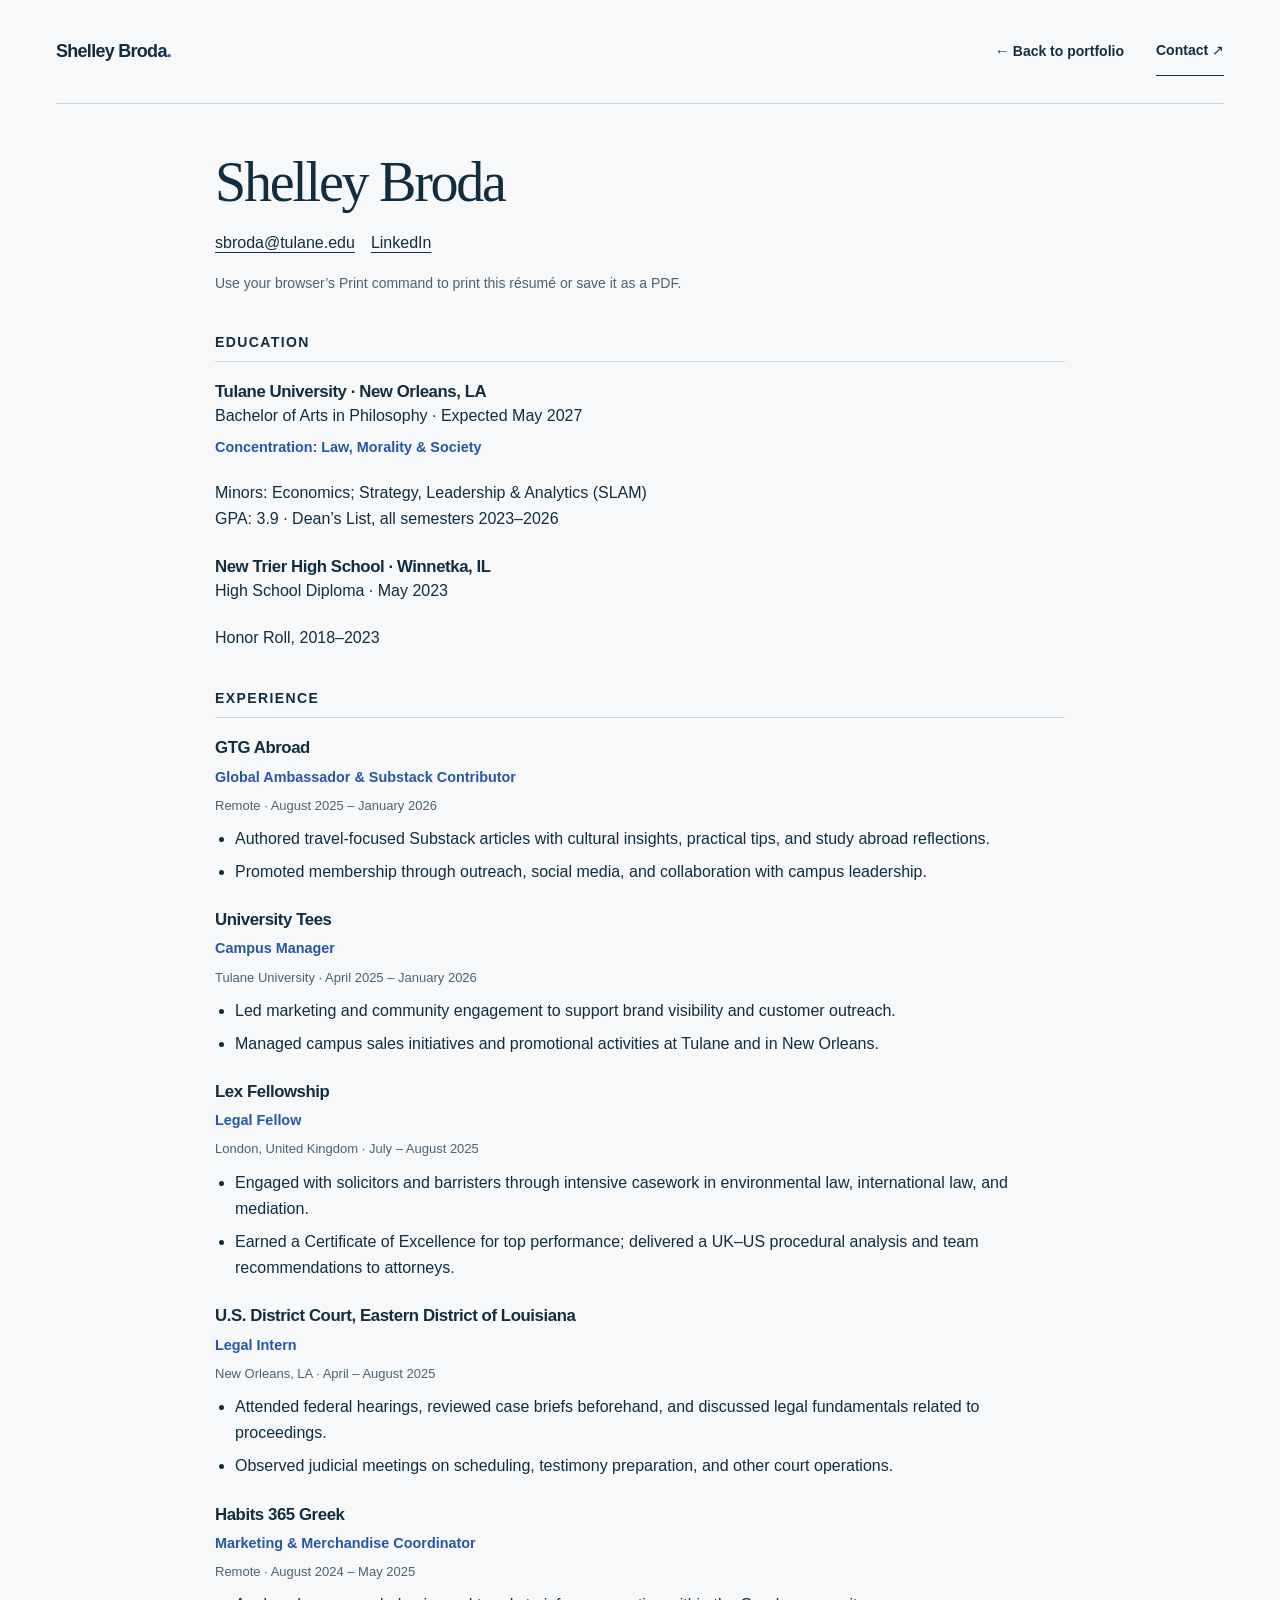
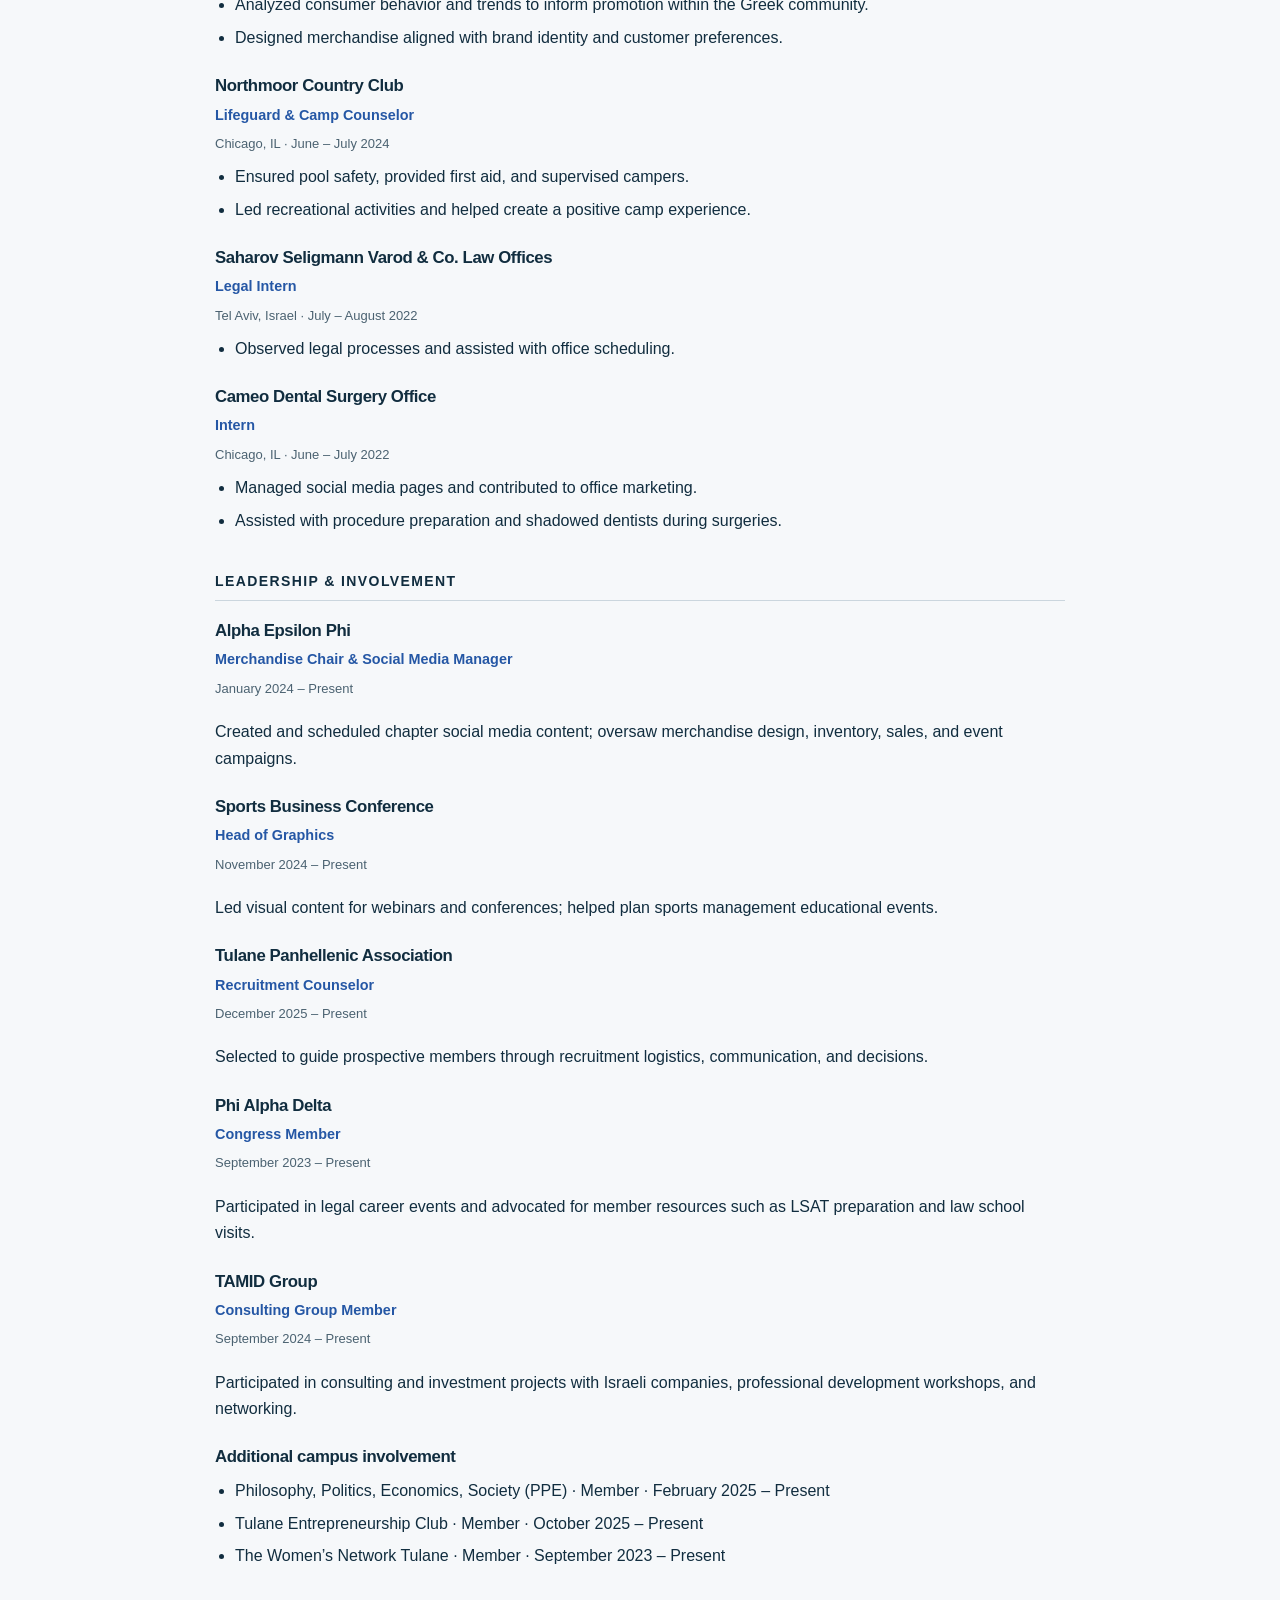
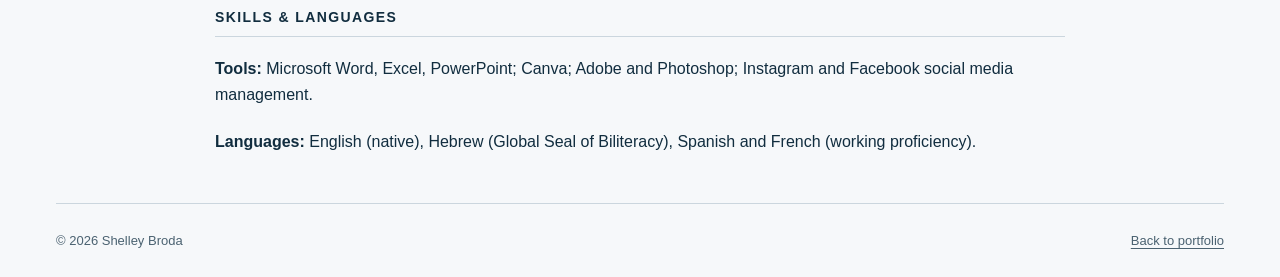
==== resume.html @ 045e20fd "Build responsive portfolio and full resume from verified experience" ====
<!doctype html>
<html lang="en">
<head>
  <meta charset="utf-8">
  <meta name="viewport" content="width=device-width, initial-scale=1">
  <meta name="description" content="Shelley Broda’s résumé: Tulane University education, legal and marketing experience, leadership, skills, and languages.">
  <meta name="theme-color" content="#112d3f">
  <title>Résumé | Shelley Broda</title>
  <link rel="icon" type="image/svg+xml" href="data:image/svg+xml,%3Csvg xmlns='http://www.w3.org/2000/svg' viewBox='0 0 64 64'%3E%3Crect width='64' height='64' rx='12' fill='%23112d3f'/%3E%3Ctext x='32' y='43' text-anchor='middle' font-family='Georgia,serif' font-size='34' fill='%23fff'%3ESB%3C/text%3E%3C/svg%3E">
  <link rel="stylesheet" href="styles.css">
</head>
<body>
<a class="skip-link" href="#main">Skip to résumé</a>
<header class="site-header wrap"><a class="wordmark" href="index.html">Shelley Broda<span aria-hidden="true">.</span></a><nav aria-label="Résumé navigation"><a href="index.html">← Back to portfolio</a><a href="mailto:sbroda@tulane.edu">Contact ↗</a></nav></header>
<main class="resume wrap" id="main">
  <h1>Shelley Broda</h1>
  <div class="resume-contact"><a href="mailto:sbroda@tulane.edu">sbroda@tulane.edu</a><a href="https://www.linkedin.com/in/shelley-broda-ba2a9621a/">LinkedIn</a></div>
  <p class="resume-intro">Use your browser’s Print command to print this résumé or save it as a PDF.</p>
  <section aria-labelledby="education"><h2 id="education">Education</h2><div class="resume-item"><h3>Tulane University · New Orleans, LA</h3><p>Bachelor of Arts in Philosophy · Expected May 2027</p><p class="role">Concentration: Law, Morality &amp; Society</p><p>Minors: Economics; Strategy, Leadership &amp; Analytics (SLAM)<br>GPA: 3.9 · Dean’s List, all semesters 2023–2026</p></div><div class="resume-item"><h3>New Trier High School · Winnetka, IL</h3><p>High School Diploma · May 2023</p><p>Honor Roll, 2018–2023</p></div></section>
  <section aria-labelledby="experience"><h2 id="experience">Experience</h2>
    <article class="resume-item"><h3>GTG Abroad</h3><p class="role">Global Ambassador &amp; Substack Contributor</p><p class="date">Remote · August 2025 – January 2026</p><ul><li>Authored travel-focused Substack articles with cultural insights, practical tips, and study abroad reflections.</li><li>Promoted membership through outreach, social media, and collaboration with campus leadership.</li></ul></article>
    <article class="resume-item"><h3>University Tees</h3><p class="role">Campus Manager</p><p class="date">Tulane University · April 2025 – January 2026</p><ul><li>Led marketing and community engagement to support brand visibility and customer outreach.</li><li>Managed campus sales initiatives and promotional activities at Tulane and in New Orleans.</li></ul></article>
    <article class="resume-item"><h3>Lex Fellowship</h3><p class="role">Legal Fellow</p><p class="date">London, United Kingdom · July – August 2025</p><ul><li>Engaged with solicitors and barristers through intensive casework in environmental law, international law, and mediation.</li><li>Earned a Certificate of Excellence for top performance; delivered a UK–US procedural analysis and team recommendations to attorneys.</li></ul></article>
    <article class="resume-item"><h3>U.S. District Court, Eastern District of Louisiana</h3><p class="role">Legal Intern</p><p class="date">New Orleans, LA · April – August 2025</p><ul><li>Attended federal hearings, reviewed case briefs beforehand, and discussed legal fundamentals related to proceedings.</li><li>Observed judicial meetings on scheduling, testimony preparation, and other court operations.</li></ul></article>
    <article class="resume-item"><h3>Habits 365 Greek</h3><p class="role">Marketing &amp; Merchandise Coordinator</p><p class="date">Remote · August 2024 – May 2025</p><ul><li>Analyzed consumer behavior and trends to inform promotion within the Greek community.</li><li>Designed merchandise aligned with brand identity and customer preferences.</li></ul></article>
    <article class="resume-item"><h3>Northmoor Country Club</h3><p class="role">Lifeguard &amp; Camp Counselor</p><p class="date">Chicago, IL · June – July 2024</p><ul><li>Ensured pool safety, provided first aid, and supervised campers.</li><li>Led recreational activities and helped create a positive camp experience.</li></ul></article>
    <article class="resume-item"><h3>Saharov Seligmann Varod &amp; Co. Law Offices</h3><p class="role">Legal Intern</p><p class="date">Tel Aviv, Israel · July – August 2022</p><ul><li>Observed legal processes and assisted with office scheduling.</li></ul></article>
    <article class="resume-item"><h3>Cameo Dental Surgery Office</h3><p class="role">Intern</p><p class="date">Chicago, IL · June – July 2022</p><ul><li>Managed social media pages and contributed to office marketing.</li><li>Assisted with procedure preparation and shadowed dentists during surgeries.</li></ul></article>
  </section>
  <section aria-labelledby="leadership"><h2 id="leadership">Leadership &amp; involvement</h2>
    <article class="resume-item"><h3>Alpha Epsilon Phi</h3><p class="role">Merchandise Chair &amp; Social Media Manager</p><p class="date">January 2024 – Present</p><p>Created and scheduled chapter social media content; oversaw merchandise design, inventory, sales, and event campaigns.</p></article>
    <article class="resume-item"><h3>Sports Business Conference</h3><p class="role">Head of Graphics</p><p class="date">November 2024 – Present</p><p>Led visual content for webinars and conferences; helped plan sports management educational events.</p></article>
    <article class="resume-item"><h3>Tulane Panhellenic Association</h3><p class="role">Recruitment Counselor</p><p class="date">December 2025 – Present</p><p>Selected to guide prospective members through recruitment logistics, communication, and decisions.</p></article>
    <article class="resume-item"><h3>Phi Alpha Delta</h3><p class="role">Congress Member</p><p class="date">September 2023 – Present</p><p>Participated in legal career events and advocated for member resources such as LSAT preparation and law school visits.</p></article>
    <article class="resume-item"><h3>TAMID Group</h3><p class="role">Consulting Group Member</p><p class="date">September 2024 – Present</p><p>Participated in consulting and investment projects with Israeli companies, professional development workshops, and networking.</p></article>
    <article class="resume-item"><h3>Additional campus involvement</h3><ul><li>Philosophy, Politics, Economics, Society (PPE) · Member · February 2025 – Present</li><li>Tulane Entrepreneurship Club · Member · October 2025 – Present</li><li>The Women’s Network Tulane · Member · September 2023 – Present</li></ul></article>
  </section>
  <section aria-labelledby="skills"><h2 id="skills">Skills &amp; languages</h2><p><strong>Tools:</strong> Microsoft Word, Excel, PowerPoint; Canva; Adobe and Photoshop; Instagram and Facebook social media management.</p><p><strong>Languages:</strong> English (native), Hebrew (Global Seal of Biliteracy), Spanish and French (working proficiency).</p></section>
</main>
<footer class="wrap site-footer"><p>© 2026 Shelley Broda</p><a href="index.html">Back to portfolio</a></footer>
</body>
</html>
---- styles.css ----
/* A static, accessible portfolio. No framework or JavaScript is required. */
:root{color-scheme:light;--paper:#f6f8fa;--ink:#112d3f;--muted:#4b6271;--accent:#2557a5;--line:#cbd6de;--blue:#dce9f3;--serif:Georgia,'Times New Roman',serif;--sans:Inter,-apple-system,BlinkMacSystemFont,'Segoe UI',sans-serif}
*{box-sizing:border-box}
html{scroll-behavior:smooth;scroll-padding-top:2rem}
body{margin:0;background:var(--paper);color:var(--ink);font-family:var(--sans);font-size:1rem;line-height:1.65;-webkit-font-smoothing:antialiased}
::selection{background:#c5dbf3;color:var(--ink)}
a{color:inherit;text-underline-offset:.25em}
a:hover{color:var(--accent)}
a:focus-visible,button:focus-visible{outline:3px solid var(--accent);outline-offset:6px;border-radius:2px}
p,h1,h2,h3,figure{margin:0}
p+p{margin-top:1.25rem}
img{display:block;max-width:100%;height:auto}
.wrap{width:min(100% - 7rem,1240px);margin-inline:auto}
.skip-link{position:fixed;z-index:10;top:1rem;left:1rem;transform:translateY(-200%);padding:.7rem 1rem;background:var(--ink);color:white}
.skip-link:focus{transform:none;color:white}
.site-header{display:flex;justify-content:space-between;align-items:center;gap:2rem;min-height:104px;border-bottom:1px solid var(--line)}
.wordmark{font-size:1.125rem;letter-spacing:-.04em;font-weight:650;text-decoration:none}
.wordmark span{color:var(--accent)}
nav{display:flex;align-items:center;gap:2rem;flex-wrap:wrap}
nav a{font-size:.875rem;font-weight:550;text-decoration:none;padding:.75rem 0}
nav a:last-child{border-bottom:1px solid currentColor}
.hero{display:grid;grid-template-columns:1.1fr .9fr;gap:7%;align-items:center;padding-block:5rem 5.5rem}
.eyebrow{font-size:.75rem;font-weight:650;letter-spacing:.12em;text-transform:uppercase;line-height:1.5}
.hero h1{font-family:var(--serif);font-size:clamp(5rem,9.5vw,9rem);font-weight:400;letter-spacing:-.065em;line-height:.97;margin:1.7rem 0 2rem}
em{font-weight:400}
.hero h1 em{color:var(--accent)}
.hero-intro{font-size:clamp(1.35rem,2.1vw,1.85rem);line-height:1.4;letter-spacing:-.035em}
.hero-description{color:var(--muted);max-width:32rem;margin-top:1.1rem}
.hero-actions{display:flex;gap:1.8rem;align-items:center;flex-wrap:wrap;margin-top:2rem}
.button{display:inline-flex;gap:2rem;justify-content:space-between;align-items:center;background:var(--ink);color:#fff;text-decoration:none;padding:.85rem 1.25rem;min-height:48px;font-size:.9375rem;border:1px solid var(--ink)}
.button:hover{color:white;background:var(--accent);border-color:var(--accent)}
.text-link{font-size:.9375rem;font-weight:550;padding:.6rem 0}
.perspective{background:var(--blue);padding:2.5rem;align-self:stretch;display:flex;flex-direction:column;justify-content:space-between;min-height:30rem}
.perspective ol{list-style:none;padding:0;margin:3rem 0;font-family:var(--serif);font-size:clamp(1.5rem,2.5vw,2.2rem);letter-spacing:-.025em}
.perspective li{border-top:1px solid #afc3d3;padding:.8rem 0;display:flex;align-items:baseline;gap:1.1rem}
.perspective li:last-child{border-bottom:1px solid #afc3d3}
.perspective li span{font-family:var(--sans);font-size:.75rem;letter-spacing:0;color:var(--muted)}
.perspective p{font-size:.875rem;color:var(--muted)}
.section{padding-block:5.5rem;border-top:1px solid var(--line)}
.about{display:grid;grid-template-columns:1fr 1.45fr;gap:8%}
.section-heading h2,h2{font-family:var(--serif);font-size:clamp(2.5rem,4vw,3.9rem);font-weight:400;letter-spacing:-.045em;line-height:1.12;margin-top:1.25rem}
h2 em{color:var(--accent)}
.about-copy{color:var(--muted)}
.large-copy{font-size:1.35rem;line-height:1.55;letter-spacing:-.025em;color:var(--ink)}
.academic-facts{display:flex;gap:2.25rem;flex-wrap:wrap;border-top:1px solid var(--line);margin:2.5rem 0 0;padding-top:1.5rem}
dt{font-size:.8125rem;color:var(--muted)}
dd{margin:.5rem 0 0;font-size:1rem;font-weight:600;color:var(--ink)}
.site-footer{padding-block:1.6rem;border-top:1px solid var(--line);display:flex;justify-content:space-between;gap:1rem;flex-wrap:wrap;font-size:.8125rem;color:var(--muted)}
.site-footer p+p{margin:0}
.section-top{display:flex;justify-content:space-between;align-items:flex-end;gap:2rem;margin-bottom:3rem}
.section-note{color:var(--muted);font-size:.9375rem}
.experience-row{display:grid;grid-template-columns:1fr 2fr;gap:7%;padding-block:2.2rem;border-top:1px solid var(--line)}
.experience-meta>p+p{font-size:.875rem;color:var(--muted);margin-top:1rem;line-height:1.75}
h3{font-size:1.5rem;line-height:1.3;letter-spacing:-.025em;font-weight:600}
.role{font-size:.9375rem;font-weight:550;margin-top:.4rem;color:var(--accent)}
.experience-row .role+p{color:var(--muted);max-width:45rem;margin-top:1rem}
.recognition{display:inline-block;font-size:.8125rem;font-weight:600;border-left:2px solid var(--accent);padding-left:.75rem;margin-top:1.3rem}
.experience-bottom{display:flex;gap:2rem;align-items:center;justify-content:space-between;border-top:1px solid var(--line);padding-top:1.5rem}
.experience-bottom p{color:var(--muted);font-size:.9375rem;max-width:42rem}
.experience-bottom a{flex-shrink:0}
.leadership-band{background:var(--ink);color:#f6f8fa}
.leadership-band .section{border:0}
.leadership-band h2 em{color:#a9cbee}
.leadership-band .section-note,.leadership-band .eyebrow{color:#cad9e5}
.leadership-grid{display:grid;grid-template-columns:repeat(3,1fr);gap:2.3rem}
.leadership-grid article{display:flex;flex-direction:column;align-items:flex-start;border-top:1px solid #5d7484;padding-top:1.3rem}
.card-index{color:#a9cbee;font-family:var(--serif);font-size:1.5rem;margin-bottom:2rem}
.leadership-grid h3{font-size:1.3rem;max-width:15rem}
.leadership-grid .role{color:#bbd5ef;min-height:3.4rem;margin-top:.8rem}
.leadership-grid .role+p{color:#e0e8ee;font-size:.9375rem;margin-top:1rem}
.leadership-grid .date{font-size:.8125rem;color:#bbcad5;margin-top:auto;padding-top:1.5rem}
.community-note{border-top:1px solid #5d7484;margin-top:3rem;padding-top:1.5rem;color:#cad9e5;font-size:.875rem;max-width:100%}
.community-note strong{font-weight:500;color:#fff}
.capabilities{display:grid;grid-template-columns:1fr 1fr;gap:8%;border-top:0}
.skill-groups{display:grid;gap:1.8rem}
.skill-groups h3{font-size:1rem;letter-spacing:0}
.skill-groups p{color:var(--muted);margin-top:.6rem}
.contact-band{background:var(--blue)}
.contact-inner{display:grid;grid-template-columns:1fr 1fr;align-items:center;gap:8%;padding-block:4rem}
.contact-inner h2{font-size:clamp(2.8rem,4.4vw,4.1rem)}
.contact-inner h2+p{color:var(--muted);max-width:27rem;margin-top:1.5rem}
.contact-links{display:flex;align-items:flex-start;flex-direction:column;gap:1rem;min-width:0}
.contact-links a{padding-block:.5rem}
.email-link{display:flex;justify-content:space-between;gap:1rem;width:100%;font-size:clamp(1.1rem,2.2vw,1.8rem);letter-spacing:-.03em;text-decoration:none;border-bottom:1px solid var(--ink);overflow-wrap:anywhere}
.portrait{width:100%;aspect-ratio:4/5;object-fit:cover;object-position:center 30%}
.portrait-caption{display:flex;justify-content:space-between;gap:1rem;padding-top:.85rem;font-size:.8125rem;color:var(--muted)}
.resume{max-width:850px;padding-block:3rem}
.resume h1{font-family:var(--serif);font-size:3.5rem;line-height:1.1;font-weight:400;letter-spacing:-.04em}
.resume h2{font-family:var(--sans);font-size:.875rem;letter-spacing:.1em;text-transform:uppercase;font-weight:700;border-bottom:1px solid var(--line);padding-bottom:.65rem;margin:2.5rem 0 1.2rem}
.resume h3{font-size:1.05rem}
.resume-item{margin-bottom:1.5rem;break-inside:avoid}
.resume-item .role{font-size:.9rem}
.resume-item .date{font-size:.8125rem;color:var(--muted);margin-top:.35rem}
.resume-item ul{padding-left:1.25rem;margin-top:.6rem}
.resume-item li+li{margin-top:.4rem}
.resume-contact{display:flex;flex-wrap:wrap;gap:1rem;margin-top:1rem}
.resume-intro{color:var(--muted);font-size:.875rem;margin-top:1rem}
@media(max-width:900px){.leadership-grid{gap:1.5rem}.section-note br{display:none}.contact-inner{gap:5%}.section-note{max-width:15rem}}
@media(max-width:650px){.site-header{flex-direction:column;gap:.4rem}.site-header nav{justify-content:flex-start;gap:1.2rem;width:100%}.section-top{display:block}.section-note{margin-top:1.5rem;max-width:none}.experience-row{grid-template-columns:1fr;gap:1.1rem;padding-block:1.8rem}.experience-meta{display:flex;gap:1rem;justify-content:space-between}.experience-meta>p+p{margin:0;text-align:right;font-size:.8125rem}.experience-meta .eyebrow{font-size:.6875rem;max-width:8rem}.experience-bottom{align-items:flex-start;flex-direction:column;gap:.7rem}.leadership-grid{grid-template-columns:1fr;gap:2rem}.leadership-grid .role{min-height:0}.leadership-grid h3{max-width:none}.card-index{margin-bottom:1.1rem}.community-note{margin-top:2rem}.capabilities{grid-template-columns:1fr;gap:2rem}.contact-inner{grid-template-columns:1fr;gap:2rem;padding-block:3rem}.contact-links{gap:.5rem}.email-link{font-size:1.35rem}.resume h1{font-size:2.8rem}.resume{padding-top:2rem}}
@media(min-width:1500px){.hero{padding-block:6rem}}
@media(max-width:900px){.wrap{width:calc(100% - 3.5rem)}.site-header{min-height:88px}.hero{gap:5%;padding-block:3.5rem}.perspective{padding:1.7rem;min-height:25rem}.hero h1{font-size:6rem}nav{gap:1.25rem}.about{gap:6%;grid-template-columns:1fr 1.4fr}}
@media(max-width:650px){.wrap{width:calc(100% - 2.5rem)}.site-header{align-items:flex-start;gap:1rem;padding-block:1.2rem;min-height:0}.wordmark{padding-top:.45rem;white-space:nowrap}nav{gap:.75rem;justify-content:flex-end}nav a{font-size:.8125rem}.hero{grid-template-columns:1fr;padding-block:3rem;gap:2.5rem}.hero h1{font-size:clamp(4.7rem,20vw,7.5rem);margin-block:1.5rem}.hero-intro{font-size:1.45rem}.perspective{min-height:0;padding:1.5rem}.perspective ol{margin-block:1.5rem;font-size:1.7rem}.perspective li{padding:.65rem 0}.perspective p{display:none}.section{padding-block:3.5rem}.about{grid-template-columns:1fr;gap:2rem}.large-copy{font-size:1.2rem}.academic-facts{gap:1.5rem}.site-footer{font-size:.8125rem}.hero-actions{gap:1.25rem}}
@media(prefers-reduced-motion:reduce){html{scroll-behavior:auto}}
@media print{body{background:white;font-size:11pt}.wrap{width:100%}nav,.skip-link,.hero-actions{display:none}.site-header{min-height:0;padding-bottom:1rem}.hero{padding-block:2rem;gap:2rem}.hero h1{font-size:4rem}.perspective{min-height:0;padding:1rem}.section{padding-block:2rem}h2{font-size:2rem}a{color:inherit}.site-footer{margin-top:2rem}}
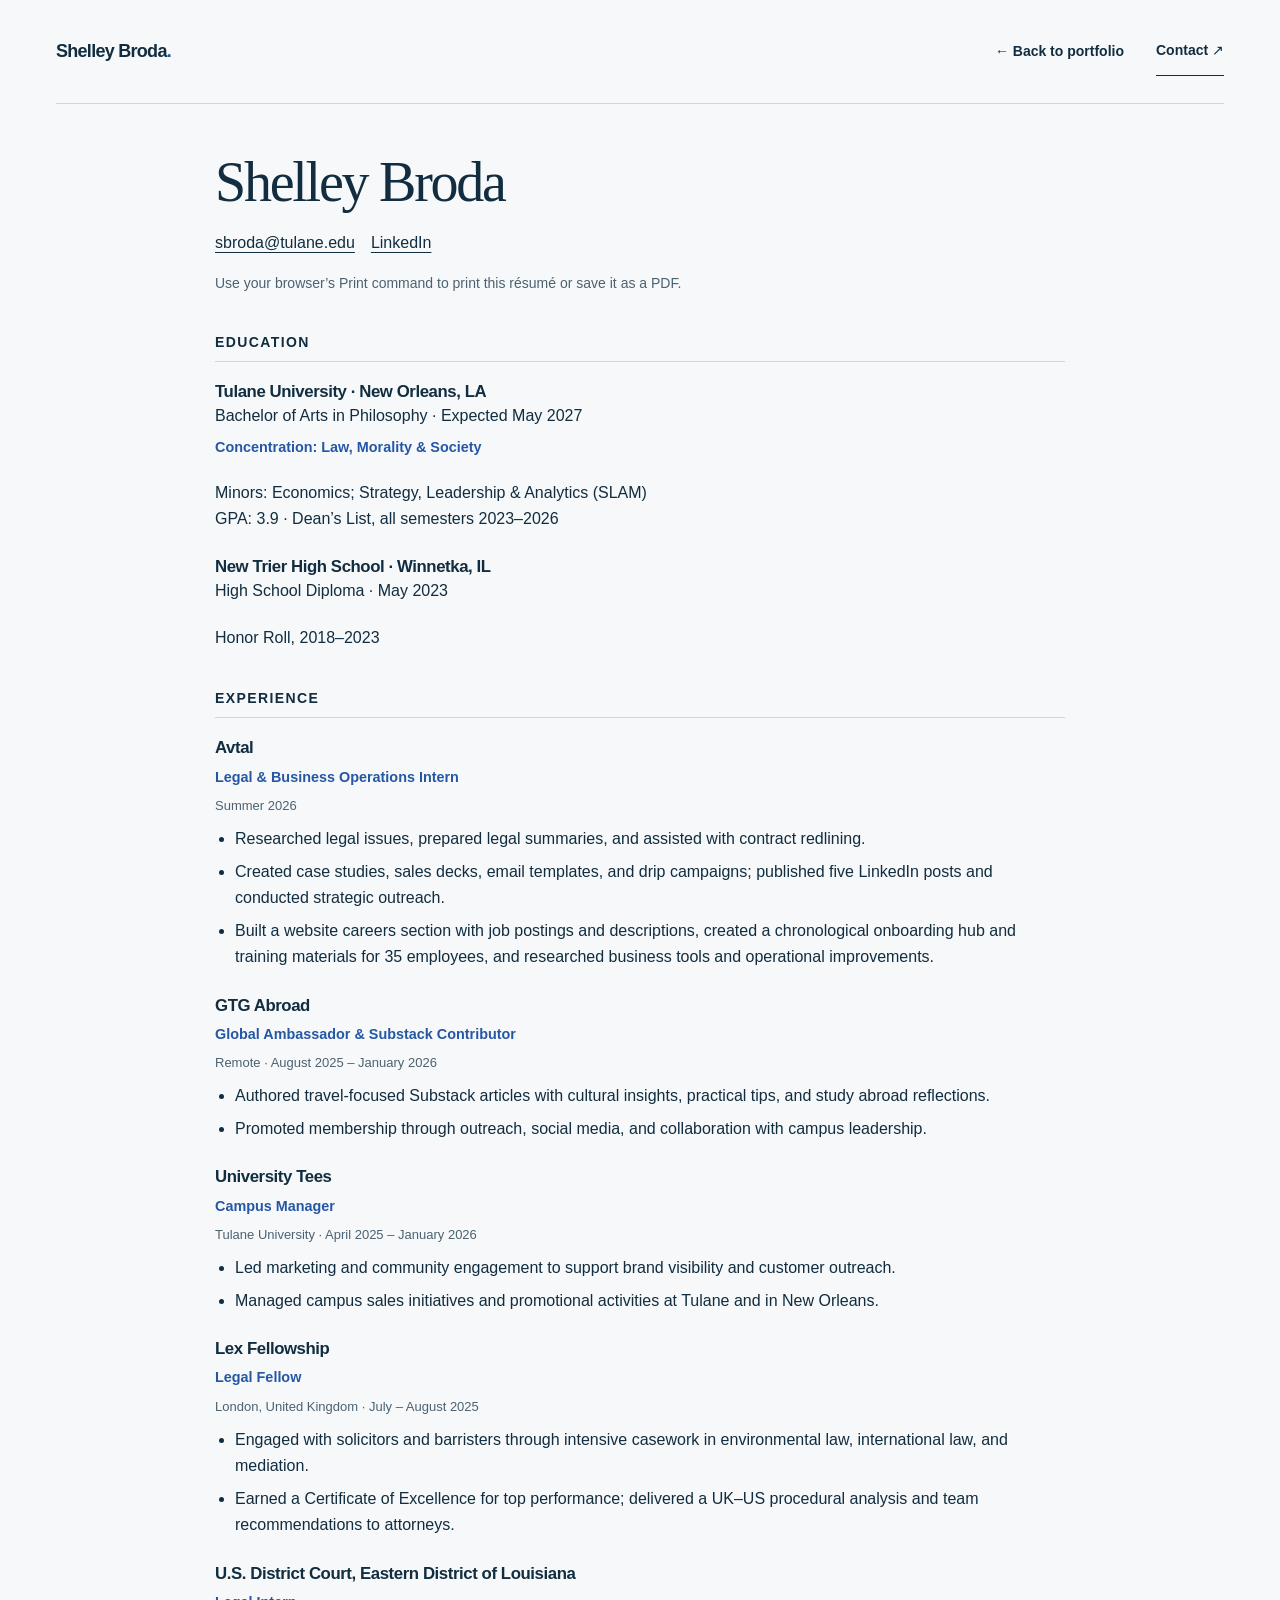
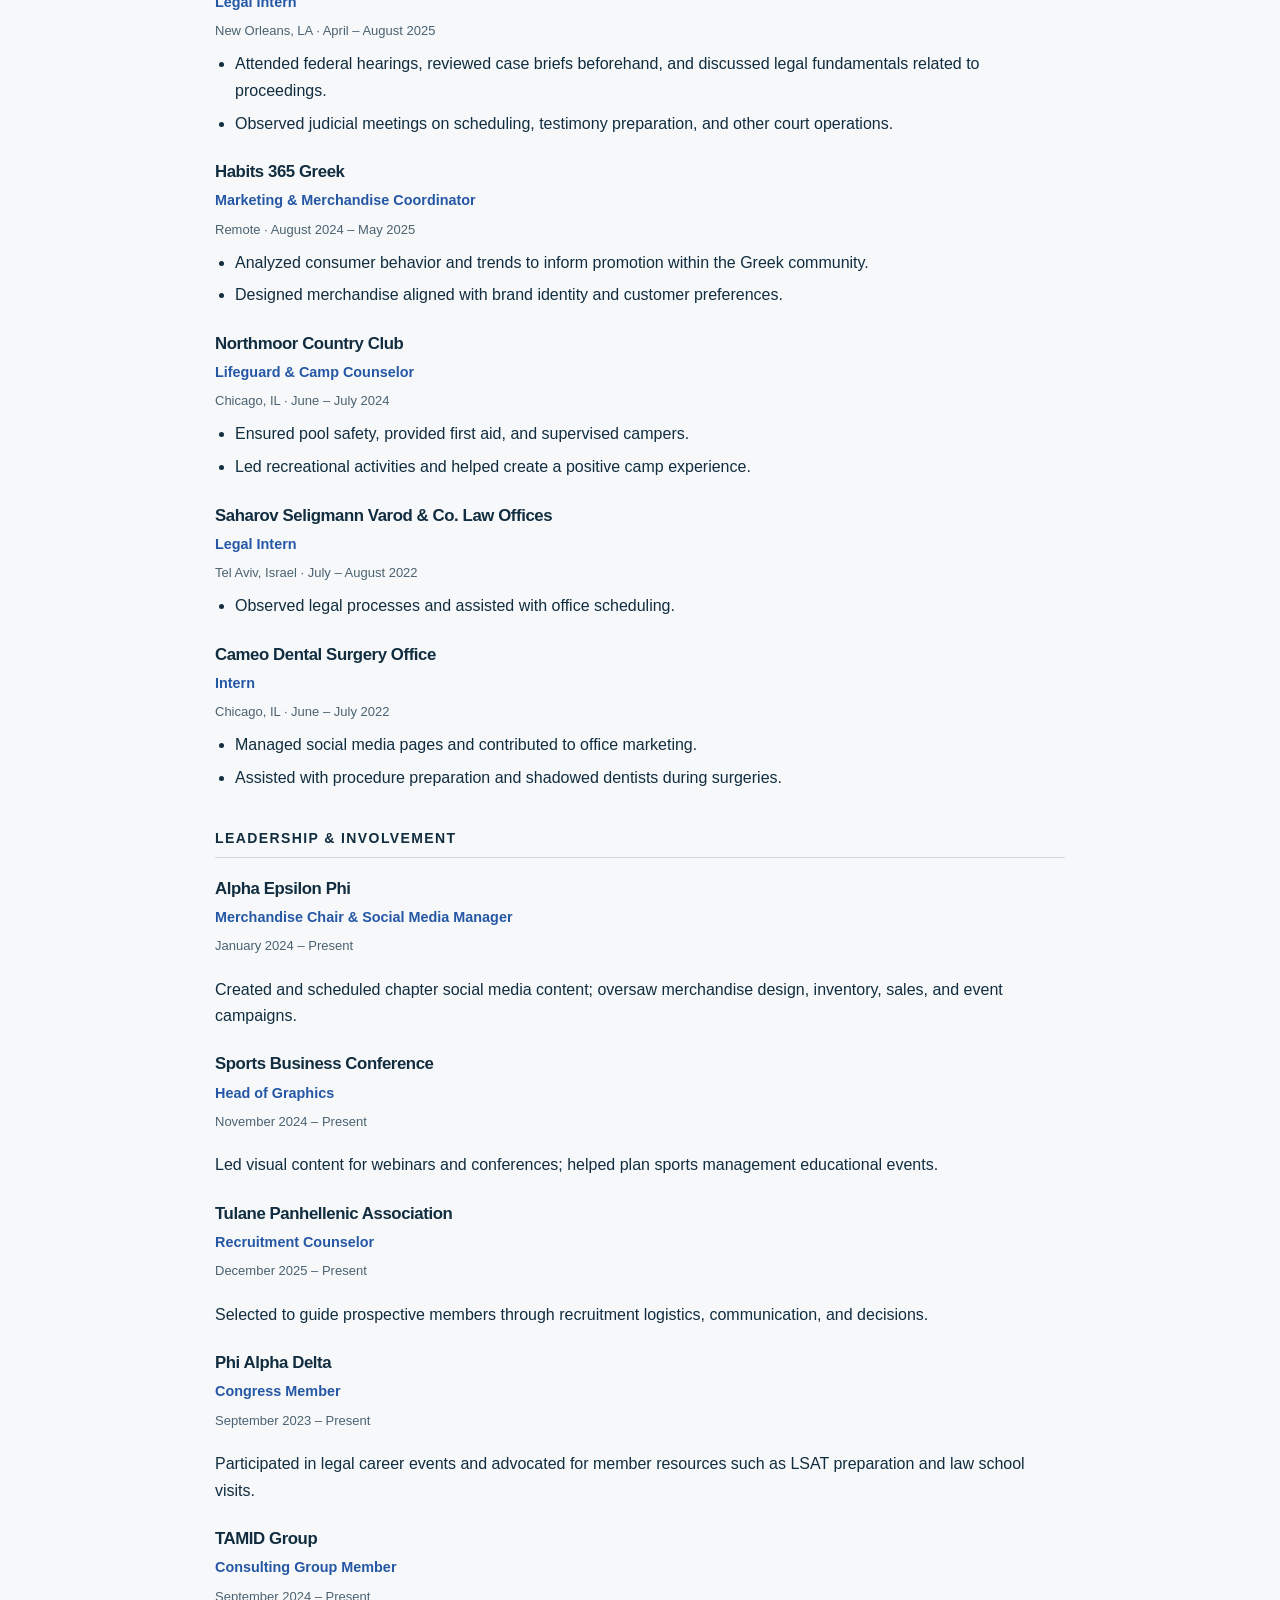
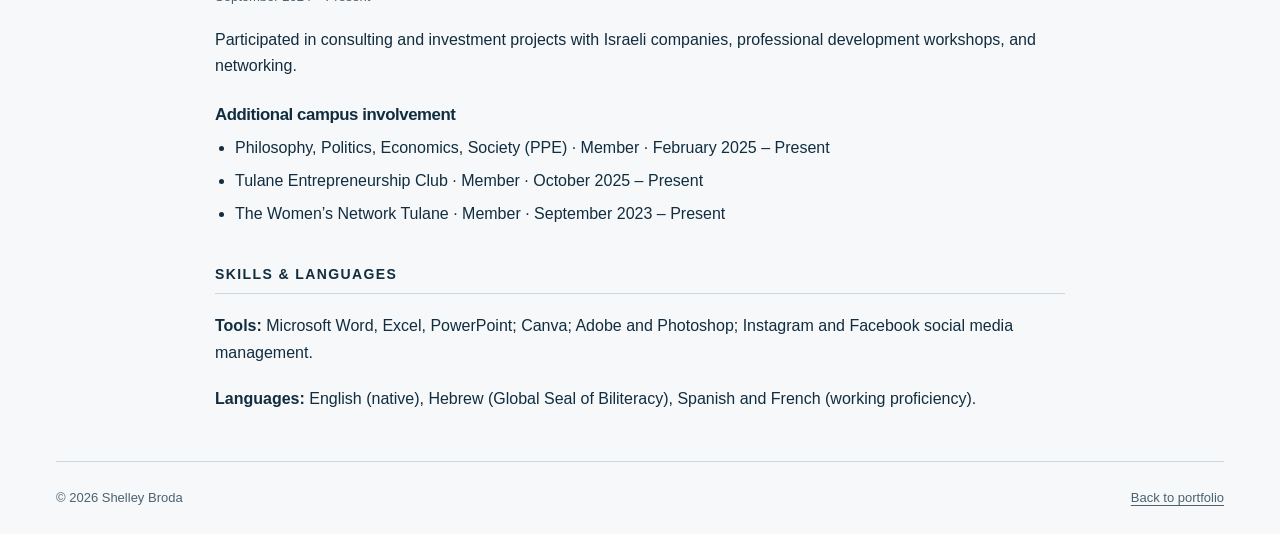
==== commit 68e8e670: "Add Avtal internship, integrate portrait, and refine accessible presentation" ====
--- a/resume.html
+++ b/resume.html
@@ -14,10 +14,11 @@
 <header class="site-header wrap"><a class="wordmark" href="index.html">Shelley Broda<span aria-hidden="true">.</span></a><nav aria-label="Résumé navigation"><a href="index.html">← Back to portfolio</a><a href="mailto:sbroda@tulane.edu">Contact ↗</a></nav></header>
 <main class="resume wrap" id="main">
   <h1>Shelley Broda</h1>
-  <div class="resume-contact"><a href="mailto:sbroda@tulane.edu">sbroda@tulane.edu</a><a href="https://www.linkedin.com/in/shelley-broda-ba2a9621a/">LinkedIn</a></div>
+  <div class="resume-contact"><a href="mailto:sbroda@tulane.edu">sbroda@tulane.edu</a><a href="https://www.linkedin.com/in/shelleybroda/">LinkedIn</a></div>
   <p class="resume-intro">Use your browser’s Print command to print this résumé or save it as a PDF.</p>
   <section aria-labelledby="education"><h2 id="education">Education</h2><div class="resume-item"><h3>Tulane University · New Orleans, LA</h3><p>Bachelor of Arts in Philosophy · Expected May 2027</p><p class="role">Concentration: Law, Morality &amp; Society</p><p>Minors: Economics; Strategy, Leadership &amp; Analytics (SLAM)<br>GPA: 3.9 · Dean’s List, all semesters 2023–2026</p></div><div class="resume-item"><h3>New Trier High School · Winnetka, IL</h3><p>High School Diploma · May 2023</p><p>Honor Roll, 2018–2023</p></div></section>
   <section aria-labelledby="experience"><h2 id="experience">Experience</h2>
+    <article class="resume-item"><h3>Avtal</h3><p class="role">Legal &amp; Business Operations Intern</p><p class="date">Summer 2026</p><ul><li>Researched legal issues, prepared legal summaries, and assisted with contract redlining.</li><li>Created case studies, sales decks, email templates, and drip campaigns; published five LinkedIn posts and conducted strategic outreach.</li><li>Built a website careers section with job postings and descriptions, created a chronological onboarding hub and training materials for 35 employees, and researched business tools and operational improvements.</li></ul></article>
     <article class="resume-item"><h3>GTG Abroad</h3><p class="role">Global Ambassador &amp; Substack Contributor</p><p class="date">Remote · August 2025 – January 2026</p><ul><li>Authored travel-focused Substack articles with cultural insights, practical tips, and study abroad reflections.</li><li>Promoted membership through outreach, social media, and collaboration with campus leadership.</li></ul></article>
     <article class="resume-item"><h3>University Tees</h3><p class="role">Campus Manager</p><p class="date">Tulane University · April 2025 – January 2026</p><ul><li>Led marketing and community engagement to support brand visibility and customer outreach.</li><li>Managed campus sales initiatives and promotional activities at Tulane and in New Orleans.</li></ul></article>
     <article class="resume-item"><h3>Lex Fellowship</h3><p class="role">Legal Fellow</p><p class="date">London, United Kingdom · July – August 2025</p><ul><li>Engaged with solicitors and barristers through intensive casework in environmental law, international law, and mediation.</li><li>Earned a Certificate of Excellence for top performance; delivered a UK–US procedural analysis and team recommendations to attorneys.</li></ul></article>
--- a/styles.css
+++ b/styles.css
@@ -11,8 +11,8 @@
 p+p{margin-top:1.25rem}
 img{display:block;max-width:100%;height:auto}
 .wrap{width:min(100% - 7rem,1240px);margin-inline:auto}
-.skip-link{position:fixed;z-index:10;top:1rem;left:1rem;transform:translateY(-200%);padding:.7rem 1rem;background:var(--ink);color:white}
-.skip-link:focus{transform:none;color:white}
+.skip-link{position:fixed;z-index:10;top:-10rem;left:1rem;padding:.7rem 1rem;background:var(--ink);color:white}
+.skip-link:focus{top:1rem;color:white}
 .site-header{display:flex;justify-content:space-between;align-items:center;gap:2rem;min-height:104px;border-bottom:1px solid var(--line)}
 .wordmark{font-size:1.125rem;letter-spacing:-.04em;font-weight:650;text-decoration:none}
 .wordmark span{color:var(--accent)}
@@ -96,9 +96,15 @@
 .resume-contact{display:flex;flex-wrap:wrap;gap:1rem;margin-top:1rem}
 .resume-intro{color:var(--muted);font-size:.875rem;margin-top:1rem}
 @media(max-width:900px){.leadership-grid{gap:1.5rem}.section-note br{display:none}.contact-inner{gap:5%}.section-note{max-width:15rem}}
-@media(max-width:650px){.site-header{flex-direction:column;gap:.4rem}.site-header nav{justify-content:flex-start;gap:1.2rem;width:100%}.section-top{display:block}.section-note{margin-top:1.5rem;max-width:none}.experience-row{grid-template-columns:1fr;gap:1.1rem;padding-block:1.8rem}.experience-meta{display:flex;gap:1rem;justify-content:space-between}.experience-meta>p+p{margin:0;text-align:right;font-size:.8125rem}.experience-meta .eyebrow{font-size:.6875rem;max-width:8rem}.experience-bottom{align-items:flex-start;flex-direction:column;gap:.7rem}.leadership-grid{grid-template-columns:1fr;gap:2rem}.leadership-grid .role{min-height:0}.leadership-grid h3{max-width:none}.card-index{margin-bottom:1.1rem}.community-note{margin-top:2rem}.capabilities{grid-template-columns:1fr;gap:2rem}.contact-inner{grid-template-columns:1fr;gap:2rem;padding-block:3rem}.contact-links{gap:.5rem}.email-link{font-size:1.35rem}.resume h1{font-size:2.8rem}.resume{padding-top:2rem}}
+@media(max-width:650px){.site-header{flex-direction:column;gap:.4rem}.site-header nav{justify-content:flex-start;gap:1.2rem;width:100%}.section-top{display:block}.section-note{margin-top:1.5rem;max-width:none}.experience-row{grid-template-columns:1fr;gap:1.1rem;padding-block:1.8rem}.experience-meta{display:flex;gap:1rem;justify-content:space-between}.experience-meta>p+p{margin:0;text-align:right;font-size:.8125rem}.experience-meta .eyebrow{font-size:.75rem;max-width:8rem}.experience-bottom{align-items:flex-start;flex-direction:column;gap:.7rem}.leadership-grid{grid-template-columns:1fr;gap:2rem}.leadership-grid .role{min-height:0}.leadership-grid h3{max-width:none}.card-index{margin-bottom:1.1rem}.community-note{margin-top:2rem}.capabilities{grid-template-columns:1fr;gap:2rem}.contact-inner{grid-template-columns:1fr;gap:2rem;padding-block:3rem}.contact-links{gap:.5rem}.email-link{font-size:1.35rem}.resume h1{font-size:2.8rem}.resume{padding-top:2rem}}
 @media(min-width:1500px){.hero{padding-block:6rem}}
 @media(max-width:900px){.wrap{width:calc(100% - 3.5rem)}.site-header{min-height:88px}.hero{gap:5%;padding-block:3.5rem}.perspective{padding:1.7rem;min-height:25rem}.hero h1{font-size:6rem}nav{gap:1.25rem}.about{gap:6%;grid-template-columns:1fr 1.4fr}}
 @media(max-width:650px){.wrap{width:calc(100% - 2.5rem)}.site-header{align-items:flex-start;gap:1rem;padding-block:1.2rem;min-height:0}.wordmark{padding-top:.45rem;white-space:nowrap}nav{gap:.75rem;justify-content:flex-end}nav a{font-size:.8125rem}.hero{grid-template-columns:1fr;padding-block:3rem;gap:2.5rem}.hero h1{font-size:clamp(4.7rem,20vw,7.5rem);margin-block:1.5rem}.hero-intro{font-size:1.45rem}.perspective{min-height:0;padding:1.5rem}.perspective ol{margin-block:1.5rem;font-size:1.7rem}.perspective li{padding:.65rem 0}.perspective p{display:none}.section{padding-block:3.5rem}.about{grid-template-columns:1fr;gap:2rem}.large-copy{font-size:1.2rem}.academic-facts{gap:1.5rem}.site-footer{font-size:.8125rem}.hero-actions{gap:1.25rem}}
 @media(prefers-reduced-motion:reduce){html{scroll-behavior:auto}}
 @media print{body{background:white;font-size:11pt}.wrap{width:100%}nav,.skip-link,.hero-actions{display:none}.site-header{min-height:0;padding-bottom:1rem}.hero{padding-block:2rem;gap:2rem}.hero h1{font-size:4rem}.perspective{min-height:0;padding:1rem}.section{padding-block:2rem}h2{font-size:2rem}a{color:inherit}.site-footer{margin-top:2rem}}
+
+.hero-portrait{align-self:center}.hero-portrait .portrait{aspect-ratio:763/1033;object-fit:contain;background:var(--ink)}
+.work-highlights{padding-left:1.2rem;color:var(--muted);margin:1rem 0}.work-highlights li+li{margin-top:.8rem}
+.avtal-facts{display:flex;gap:2.5rem;margin-top:1.75rem;padding-top:1.25rem;border-top:1px solid var(--line)}.avtal-facts>div{display:flex;align-items:center;gap:.85rem;flex:1;max-width:16rem}.avtal-facts strong{font-family:var(--serif);font-size:2.6rem;font-weight:400;line-height:1;color:var(--accent)}.avtal-facts span{font-size:.8125rem;line-height:1.45;color:var(--muted)}
+@media(max-width:650px){.hero-portrait{max-width:27rem;width:100%;margin-inline:auto}.avtal-facts{gap:1.5rem}.avtal-facts>div{align-items:flex-start;flex-direction:column;gap:.5rem}}
+@media print{.resume-intro{display:none}.resume{max-width:none;padding-top:1rem}.resume h2{break-after:avoid}.resume-item h3{break-after:avoid}.hero-portrait{max-width:200px}.skip-link{display:none}.leadership-band,.contact-band{background:white;color:var(--ink)}.leadership-band p,.leadership-band .role,.leadership-band .date,.leadership-band h2 em{color:var(--ink)}}
